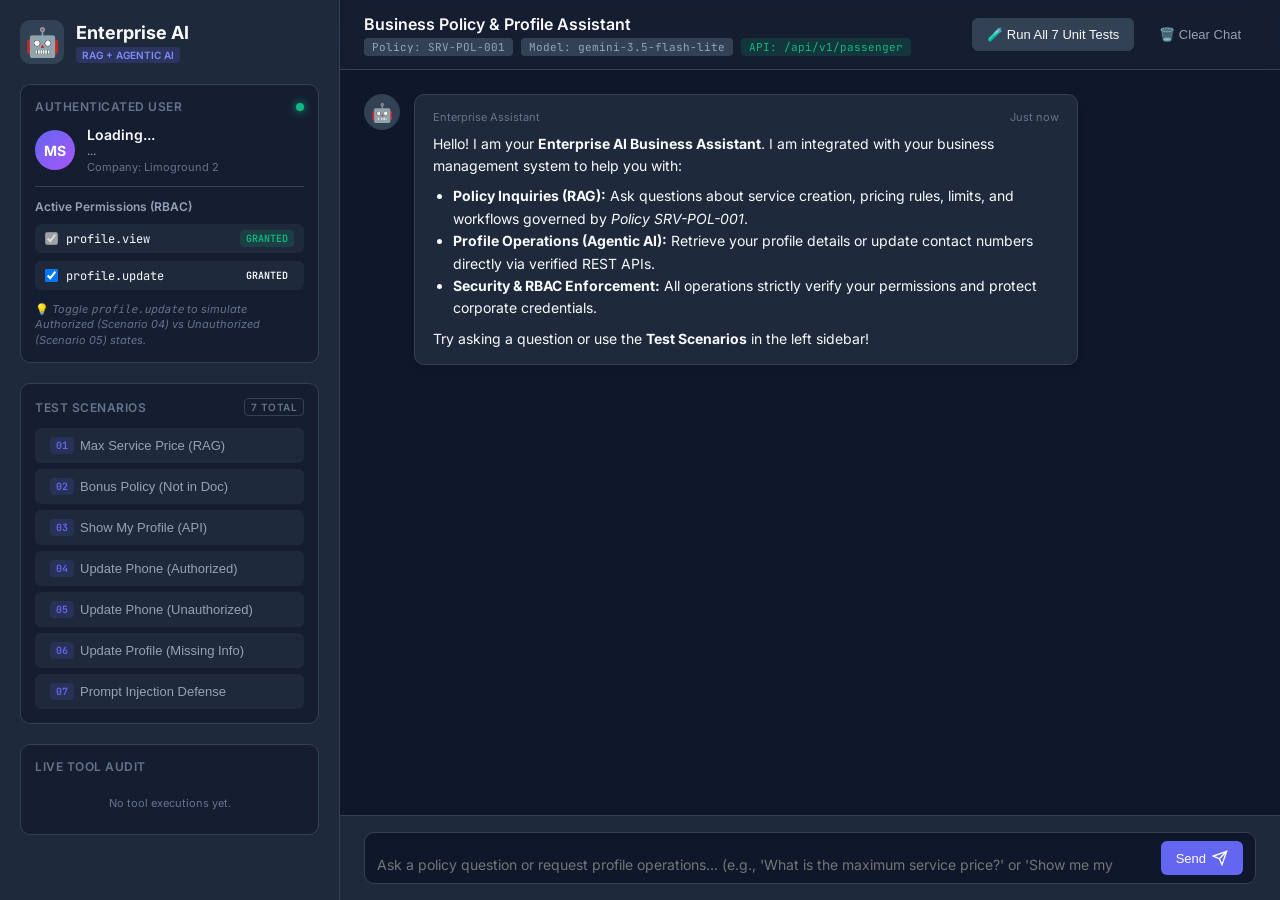
==== templates/index.html @ 7f974cb1 "Implement AI-Powered Business Assistant with RAG, Agentic Tool Calling, RBAC and Chat UI" ====
<!DOCTYPE html>
<html lang="en">
<head>
    <meta charset="UTF-8">
    <meta name="viewport" content="width=device-width, initial-scale=1.0">
    <title>Enterprise AI Business Assistant | RAG & Agentic AI</title>
    <link rel="stylesheet" href="/static/css/style.css">
    <link rel="preconnect" href="https://fonts.googleapis.com">
    <link rel="preconnect" href="https://fonts.gstatic.com" crossorigin>
    <link href="https://fonts.googleapis.com/css2?family=Inter:wght@300;400;500;600;700&family=JetBrains+Mono:wght@400;500&display=swap" rel="stylesheet">
</head>
<body>
    <div class="app-layout">
        <!-- Sidebar -->
        <aside class="sidebar">
            <div class="sidebar-header">
                <div class="brand">
                    <div class="brand-icon">🤖</div>
                    <div>
                        <h2>Enterprise AI</h2>
                        <span class="badge badge-accent">RAG + Agentic AI</span>
                    </div>
                </div>
            </div>

            <!-- User Profile & RBAC Card -->
            <div class="panel-section">
                <div class="section-title">
                    <span>Authenticated User</span>
                    <span class="status-dot online"></span>
                </div>
                <div class="user-card" id="userCard">
                    <div class="user-avatar" id="userAvatar">MS</div>
                    <div class="user-info">
                        <div class="user-name" id="userName">Loading...</div>
                        <div class="user-email" id="userEmail">...</div>
                        <div class="user-meta" id="userMeta">Company: Limoground 2</div>
                    </div>
                </div>

                <div class="permissions-box">
                    <div class="perm-title">Active Permissions (RBAC)</div>
                    <div class="perm-item">
                        <label>
                            <input type="checkbox" id="permView" checked disabled>
                            <span>profile.view</span>
                        </label>
                        <span class="badge badge-success">Granted</span>
                    </div>
                    <div class="perm-item">
                        <label>
                            <input type="checkbox" id="permUpdate" checked onchange="togglePermission('profile.update', this.checked)">
                            <span>profile.update</span>
                        </label>
                        <span class="badge" id="permUpdateBadge">Granted</span>
                    </div>
                    <div class="perm-hint">
                        💡 <em>Toggle <code>profile.update</code> to simulate Authorized (Scenario 04) vs Unauthorized (Scenario 05) states.</em>
                    </div>
                </div>
            </div>

            <!-- Quick Scenario Tester -->
            <div class="panel-section">
                <div class="section-title">
                    <span>Test Scenarios</span>
                    <span class="badge badge-outline">7 Total</span>
                </div>
                <div class="scenario-buttons">
                    <button class="btn btn-scenario" onclick="runScenario(1)">
                        <span class="sc-num">01</span>
                        <span class="sc-text">Max Service Price (RAG)</span>
                    </button>
                    <button class="btn btn-scenario" onclick="runScenario(2)">
                        <span class="sc-num">02</span>
                        <span class="sc-text">Bonus Policy (Not in Doc)</span>
                    </button>
                    <button class="btn btn-scenario" onclick="runScenario(3)">
                        <span class="sc-num">03</span>
                        <span class="sc-text">Show My Profile (API)</span>
                    </button>
                    <button class="btn btn-scenario" onclick="runScenario(4)">
                        <span class="sc-num">04</span>
                        <span class="sc-text">Update Phone (Authorized)</span>
                    </button>
                    <button class="btn btn-scenario" onclick="runScenario(5)">
                        <span class="sc-num">05</span>
                        <span class="sc-text">Update Phone (Unauthorized)</span>
                    </button>
                    <button class="btn btn-scenario" onclick="runScenario(6)">
                        <span class="sc-num">06</span>
                        <span class="sc-text">Update Profile (Missing Info)</span>
                    </button>
                    <button class="btn btn-scenario" onclick="runScenario(7)">
                        <span class="sc-num">07</span>
                        <span class="sc-text">Prompt Injection Defense</span>
                    </button>
                </div>
            </div>

            <!-- Live Audit / Tool Stream -->
            <div class="panel-section">
                <div class="section-title">
                    <span>Live Tool Audit</span>
                </div>
                <div class="audit-log" id="auditLog">
                    <div class="audit-empty">No tool executions yet.</div>
                </div>
            </div>
        </aside>

        <!-- Main Chat Area -->
        <main class="chat-container">
            <header class="chat-header">
                <div class="header-left">
                    <h1>Business Policy & Profile Assistant</h1>
                    <div class="header-tags">
                        <span class="tag">Policy: SRV-POL-001</span>
                        <span class="tag">Model: gemini-3.5-flash-lite</span>
                        <span class="tag tag-api">API: /api/v1/passenger</span>
                    </div>
                </div>
                <div class="header-actions">
                    <button class="btn btn-secondary" onclick="runAllUnitTests()" id="btnRunTests">
                        🧪 Run All 7 Unit Tests
                    </button>
                    <button class="btn btn-ghost" onclick="clearChat()">
                        🗑️ Clear Chat
                    </button>
                </div>
            </header>

            <!-- Test Banner Modal / Result Container -->
            <div id="testResultBanner" class="test-banner hidden">
                <div class="test-banner-content">
                    <span id="testBannerIcon">⏳</span>
                    <span id="testBannerText">Running automated scenario suite...</span>
                </div>
                <button class="btn btn-sm btn-ghost" onclick="closeTestBanner()">✕</button>
            </div>

            <!-- Messages Stream -->
            <div class="chat-messages" id="chatMessages">
                <!-- Welcome Message -->
                <div class="message assistant">
                    <div class="avatar">🤖</div>
                    <div class="bubble">
                        <div class="bubble-header">
                            <span class="sender-name">Enterprise Assistant</span>
                            <span class="timestamp">Just now</span>
                        </div>
                        <div class="bubble-content">
                            <p>Hello! I am your <strong>Enterprise AI Business Assistant</strong>. I am integrated with your business management system to help you with:</p>
                            <ul>
                                <li><strong>Policy Inquiries (RAG):</strong> Ask questions about service creation, pricing rules, limits, and workflows governed by <em>Policy SRV-POL-001</em>.</li>
                                <li><strong>Profile Operations (Agentic AI):</strong> Retrieve your profile details or update contact numbers directly via verified REST APIs.</li>
                                <li><strong>Security & RBAC Enforcement:</strong> All operations strictly verify your permissions and protect corporate credentials.</li>
                            </ul>
                            <p>Try asking a question or use the <strong>Test Scenarios</strong> in the left sidebar!</p>
                        </div>
                    </div>
                </div>
            </div>

            <!-- Typing Indicator -->
            <div class="typing-indicator hidden" id="typingIndicator">
                <div class="dot"></div>
                <div class="dot"></div>
                <div class="dot"></div>
                <span>Assistant is thinking & verifying tools...</span>
            </div>

            <!-- Input Bar -->
            <footer class="chat-input-area">
                <form id="chatForm" onsubmit="handleSendMessage(event)">
                    <div class="input-wrapper">
                        <textarea 
                            id="messageInput" 
                            placeholder="Ask a policy question or request profile operations... (e.g., 'What is the maximum service price?' or 'Show me my profile')"
                            rows="1"
                            onkeydown="handleKeyDown(event)"></textarea>
                        <button type="submit" class="btn btn-primary" id="btnSend">
                            <span>Send</span>
                            <svg width="16" height="16" viewBox="0 0 24 24" fill="none" stroke="currentColor" stroke-width="2">
                                <path d="M22 2L11 13M22 2l-7 20-4-9-9-4 20-7z"/>
                            </svg>
                        </button>
                    </div>
                </form>
            </footer>
        </main>
    </div>

    <script src="/static/js/app.js"></script>
</body>
</html>
---- static/css/style.css ----
:root {
    --bg-primary: #0f172a;
    --bg-secondary: #1e293b;
    --bg-tertiary: #334155;
    --border-color: #334155;
    --text-primary: #f8fafc;
    --text-secondary: #94a3b8;
    --text-muted: #64748b;
    --accent-primary: #6366f1;
    --accent-hover: #4f46e5;
    --accent-glow: rgba(99, 102, 241, 0.2);
    --success: #10b981;
    --success-bg: rgba(16, 185, 129, 0.15);
    --danger: #ef4444;
    --danger-bg: rgba(239, 68, 68, 0.15);
    --warning: #f59e0b;
    --warning-bg: rgba(245, 158, 11, 0.15);
    --font-sans: 'Inter', -apple-system, BlinkMacSystemFont, sans-serif;
    --font-mono: 'JetBrains Mono', monospace;
    --radius-sm: 6px;
    --radius-md: 10px;
    --radius-lg: 16px;
}

* {
    box-sizing: border-box;
    margin: 0;
    padding: 0;
}

body {
    font-family: var(--font-sans);
    background-color: var(--bg-primary);
    color: var(--text-primary);
    height: 100vh;
    overflow: hidden;
}

.app-layout {
    display: flex;
    height: 100vh;
    width: 100vw;
}

/* Sidebar */
.sidebar {
    width: 340px;
    background-color: var(--bg-secondary);
    border-right: 1px solid var(--border-color);
    display: flex;
    flex-direction: column;
    overflow-y: auto;
    padding: 20px;
    gap: 20px;
}

.sidebar-header .brand {
    display: flex;
    align-items: center;
    gap: 12px;
}

.brand-icon {
    font-size: 28px;
    background: var(--bg-tertiary);
    width: 44px;
    height: 44px;
    display: flex;
    align-items: center;
    justify-content: center;
    border-radius: var(--radius-md);
    border: 1px solid var(--border-color);
}

.brand h2 {
    font-size: 18px;
    font-weight: 700;
}

/* Panel Sections */
.panel-section {
    background: rgba(15, 23, 42, 0.6);
    border: 1px solid var(--border-color);
    border-radius: var(--radius-md);
    padding: 14px;
}

.section-title {
    display: flex;
    justify-content: space-between;
    align-items: center;
    font-size: 12px;
    font-weight: 600;
    text-transform: uppercase;
    color: var(--text-muted);
    letter-spacing: 0.5px;
    margin-bottom: 12px;
}

.status-dot {
    width: 8px;
    height: 8px;
    border-radius: 50%;
}
.status-dot.online {
    background: var(--success);
    box-shadow: 0 0 8px var(--success);
}

/* User Card */
.user-card {
    display: flex;
    align-items: center;
    gap: 12px;
    padding-bottom: 12px;
    border-bottom: 1px solid var(--border-color);
    margin-bottom: 12px;
}

.user-avatar {
    width: 40px;
    height: 40px;
    border-radius: 50%;
    background: linear-gradient(135deg, var(--accent-primary), #a855f7);
    color: white;
    font-weight: 700;
    font-size: 14px;
    display: flex;
    align-items: center;
    justify-content: center;
}

.user-name {
    font-size: 14px;
    font-weight: 600;
}

.user-email {
    font-size: 12px;
    color: var(--text-secondary);
}

.user-meta {
    font-size: 11px;
    color: var(--text-muted);
    margin-top: 2px;
}

/* Permissions Box */
.permissions-box {
    display: flex;
    flex-direction: column;
    gap: 8px;
}

.perm-title {
    font-size: 12px;
    font-weight: 600;
    color: var(--text-secondary);
    margin-bottom: 2px;
}

.perm-item {
    display: flex;
    justify-content: space-between;
    align-items: center;
    background: var(--bg-secondary);
    padding: 6px 10px;
    border-radius: var(--radius-sm);
    font-size: 12px;
    font-family: var(--font-mono);
}

.perm-item label {
    display: flex;
    align-items: center;
    gap: 8px;
    cursor: pointer;
}

.perm-hint {
    font-size: 11px;
    color: var(--text-muted);
    line-height: 1.4;
    margin-top: 4px;
}

/* Scenario Buttons */
.scenario-buttons {
    display: flex;
    flex-direction: column;
    gap: 6px;
}

.btn-scenario {
    display: flex;
    align-items: center;
    gap: 10px;
    padding: 8px 12px;
    background: var(--bg-secondary);
    border: 1px solid var(--border-color);
    border-radius: var(--radius-sm);
    color: var(--text-secondary);
    font-size: 12px;
    text-align: left;
    cursor: pointer;
    transition: all 0.15s ease;
}

.btn-scenario:hover {
    background: var(--bg-tertiary);
    color: var(--text-primary);
    border-color: var(--accent-primary);
    transform: translateX(2px);
}

.sc-num {
    font-family: var(--font-mono);
    font-size: 10px;
    font-weight: 700;
    color: var(--accent-primary);
    background: rgba(99, 102, 241, 0.15);
    padding: 2px 6px;
    border-radius: 4px;
}

/* Audit Log */
.audit-log {
    max-height: 160px;
    overflow-y: auto;
    display: flex;
    flex-direction: column;
    gap: 6px;
}

.audit-empty {
    font-size: 11px;
    color: var(--text-muted);
    text-align: center;
    padding: 10px 0;
}

.audit-entry {
    background: var(--bg-secondary);
    padding: 6px 10px;
    border-radius: var(--radius-sm);
    font-size: 11px;
    border-left: 3px solid var(--border-color);
}

.audit-entry.success { border-left-color: var(--success); }
.audit-entry.denied { border-left-color: var(--danger); }
.audit-entry.error { border-left-color: var(--warning); }

.audit-header {
    display: flex;
    justify-content: space-between;
    font-family: var(--font-mono);
    font-weight: 600;
    margin-bottom: 2px;
}

/* Main Chat Area */
.chat-container {
    flex: 1;
    display: flex;
    flex-direction: column;
    height: 100vh;
    background-color: var(--bg-primary);
}

.chat-header {
    height: 70px;
    border-bottom: 1px solid var(--border-color);
    display: flex;
    align-items: center;
    justify-content: space-between;
    padding: 0 24px;
    background: rgba(30, 41, 59, 0.4);
    backdrop-filter: blur(8px);
}

.chat-header h1 {
    font-size: 16px;
    font-weight: 600;
}

.header-tags {
    display: flex;
    gap: 8px;
    margin-top: 4px;
}

.tag {
    font-size: 11px;
    background: var(--bg-tertiary);
    color: var(--text-secondary);
    padding: 2px 8px;
    border-radius: 4px;
    font-family: var(--font-mono);
}

.tag-api {
    background: rgba(16, 185, 129, 0.15);
    color: var(--success);
}

.header-actions {
    display: flex;
    gap: 10px;
}

/* Chat Messages */
.chat-messages {
    flex: 1;
    overflow-y: auto;
    padding: 24px;
    display: flex;
    flex-direction: column;
    gap: 20px;
}

.message {
    display: flex;
    gap: 14px;
    max-width: 80%;
    animation: fadeIn 0.2s ease;
}

.message.user {
    align-self: flex-end;
    flex-direction: row-reverse;
}

.message.assistant {
    align-self: flex-start;
}

.avatar {
    width: 36px;
    height: 36px;
    border-radius: 50%;
    background: var(--bg-tertiary);
    border: 1px solid var(--border-color);
    display: flex;
    align-items: center;
    justify-content: center;
    font-size: 18px;
    flex-shrink: 0;
}

.message.user .avatar {
    background: var(--accent-primary);
    color: white;
}

.bubble {
    background: var(--bg-secondary);
    border: 1px solid var(--border-color);
    border-radius: var(--radius-md);
    padding: 14px 18px;
    line-height: 1.6;
    font-size: 14px;
    box-shadow: 0 4px 6px -1px rgba(0, 0, 0, 0.1);
}

.message.user .bubble {
    background: var(--accent-primary);
    border-color: var(--accent-primary);
    color: white;
}

.bubble-header {
    display: flex;
    justify-content: space-between;
    margin-bottom: 6px;
    font-size: 11px;
    color: var(--text-muted);
}

.message.user .bubble-header {
    color: rgba(255, 255, 255, 0.7);
}

.bubble-content p {
    margin-bottom: 8px;
}

.bubble-content p:last-child {
    margin-bottom: 0;
}

.bubble-content ul {
    margin: 8px 0 8px 20px;
}

.bubble-content code {
    font-family: var(--font-mono);
    background: rgba(0, 0, 0, 0.3);
    padding: 2px 6px;
    border-radius: 4px;
    font-size: 12px;
}

/* Tool execution tag inside message */
.tool-badge {
    display: inline-flex;
    align-items: center;
    gap: 6px;
    background: rgba(15, 23, 42, 0.8);
    border: 1px solid var(--border-color);
    padding: 4px 8px;
    border-radius: var(--radius-sm);
    font-size: 11px;
    font-family: var(--font-mono);
    margin-bottom: 10px;
}

.tool-badge.success { border-color: var(--success); color: var(--success); }
.tool-badge.denied { border-color: var(--danger); color: var(--danger); }

/* Profile Card Widget */
.profile-card-widget {
    background: var(--bg-primary);
    border: 1px solid var(--border-color);
    border-radius: var(--radius-md);
    padding: 14px;
    margin: 10px 0;
}

.profile-card-header {
    display: flex;
    justify-content: space-between;
    border-bottom: 1px solid var(--border-color);
    padding-bottom: 8px;
    margin-bottom: 10px;
    font-size: 12px;
    font-weight: 600;
    color: var(--accent-primary);
}

.profile-grid {
    display: grid;
    grid-template-columns: 1fr 1fr;
    gap: 10px;
    font-size: 12px;
}

.profile-field-label {
    color: var(--text-muted);
    font-size: 11px;
}

.profile-field-value {
    font-weight: 600;
    color: var(--text-primary);
}

/* Input Area */
.chat-input-area {
    padding: 16px 24px;
    border-top: 1px solid var(--border-color);
    background: var(--bg-secondary);
}

.input-wrapper {
    display: flex;
    align-items: flex-end;
    gap: 10px;
    background: var(--bg-primary);
    border: 1px solid var(--border-color);
    border-radius: var(--radius-md);
    padding: 8px 12px;
}

.input-wrapper:focus-within {
    border-color: var(--accent-primary);
    box-shadow: 0 0 0 2px var(--accent-glow);
}

textarea {
    flex: 1;
    background: transparent;
    border: none;
    color: var(--text-primary);
    font-family: var(--font-sans);
    font-size: 14px;
    line-height: 1.5;
    resize: none;
    outline: none;
    max-height: 120px;
}

/* Buttons */
.btn {
    display: inline-flex;
    align-items: center;
    gap: 6px;
    padding: 8px 14px;
    border-radius: var(--radius-sm);
    font-size: 13px;
    font-weight: 500;
    cursor: pointer;
    border: 1px solid transparent;
    transition: all 0.15s ease;
}

.btn-primary {
    background: var(--accent-primary);
    color: white;
}
.btn-primary:hover {
    background: var(--accent-hover);
}

.btn-secondary {
    background: var(--bg-tertiary);
    color: var(--text-primary);
    border-color: var(--border-color);
}
.btn-secondary:hover {
    background: #475569;
}

.btn-ghost {
    background: transparent;
    color: var(--text-secondary);
}
.btn-ghost:hover {
    background: var(--bg-tertiary);
    color: var(--text-primary);
}

/* Badges */
.badge {
    padding: 2px 6px;
    border-radius: 4px;
    font-size: 10px;
    font-weight: 600;
    text-transform: uppercase;
}

.badge-accent { background: rgba(99, 102, 241, 0.2); color: #818cf8; }
.badge-success { background: var(--success-bg); color: var(--success); }
.badge-danger { background: var(--danger-bg); color: var(--danger); }
.badge-outline { border: 1px solid var(--border-color); color: var(--text-muted); }

/* Typing indicator */
.typing-indicator {
    display: flex;
    align-items: center;
    gap: 8px;
    padding: 10px 24px;
    font-size: 12px;
    color: var(--text-muted);
}

.typing-indicator .dot {
    width: 6px;
    height: 6px;
    background: var(--accent-primary);
    border-radius: 50%;
    animation: pulse 1.2s infinite ease-in-out;
}

.typing-indicator .dot:nth-child(2) { animation-delay: 0.2s; }
.typing-indicator .dot:nth-child(3) { animation-delay: 0.4s; }

/* Test Banner */
.test-banner {
    background: var(--bg-secondary);
    border-bottom: 1px solid var(--border-color);
    padding: 10px 24px;
    display: flex;
    align-items: center;
    justify-content: space-between;
    font-size: 13px;
    animation: fadeIn 0.2s ease;
}
.test-banner.success { border-bottom-color: var(--success); background: var(--success-bg); }
.test-banner.failed { border-bottom-color: var(--danger); background: var(--danger-bg); }

.hidden { display: none !important; }

@keyframes fadeIn {
    from { opacity: 0; transform: translateY(4px); }
    to { opacity: 1; transform: translateY(0); }
}

@keyframes pulse {
    0%, 100% { transform: scale(0.8); opacity: 0.5; }
    50% { transform: scale(1.2); opacity: 1; }
}
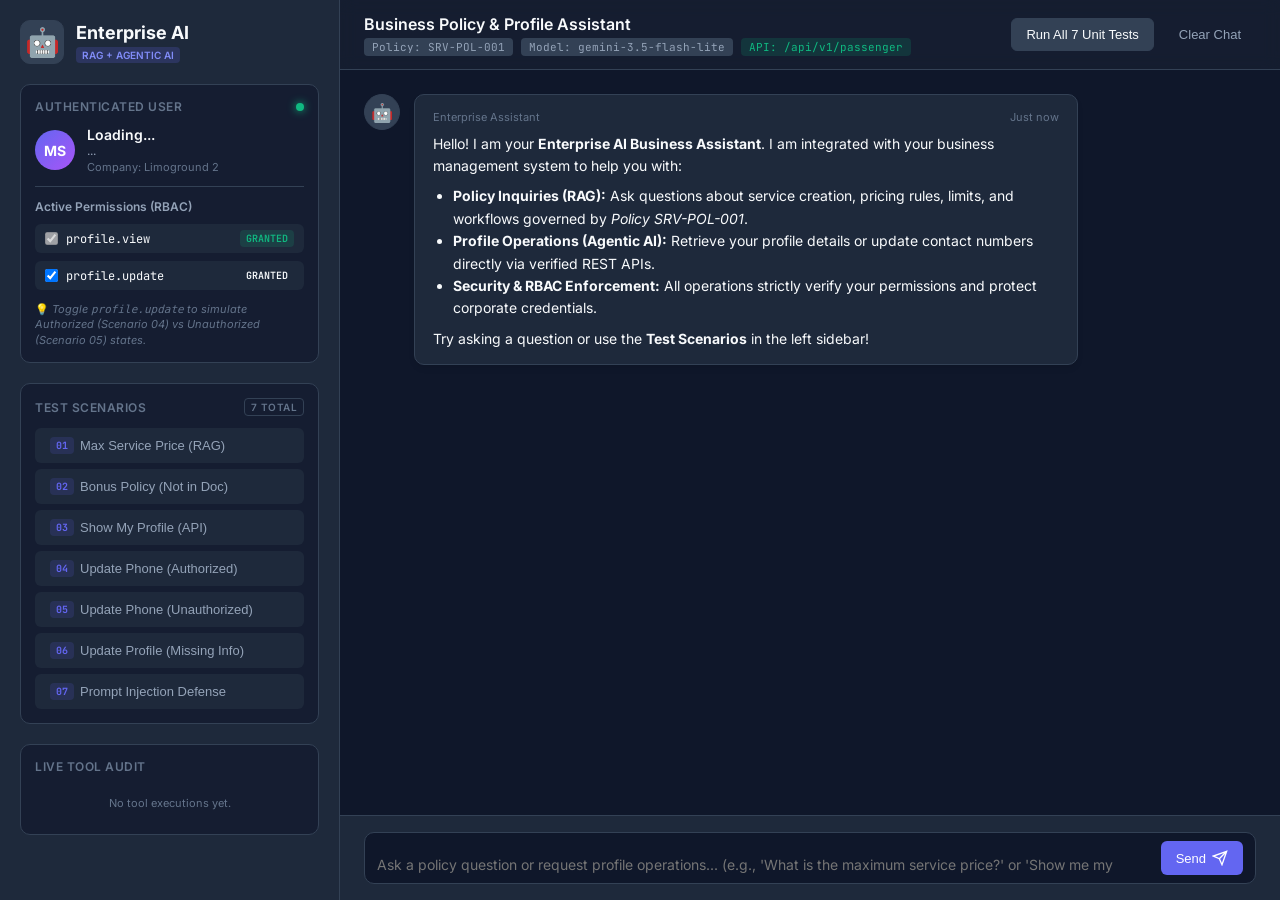
==== commit caf9b40f: "icone changed" ====
--- a/templates/index.html
+++ b/templates/index.html
@@ -1,5 +1,6 @@
 <!DOCTYPE html>
 <html lang="en">
+
 <head>
     <meta charset="UTF-8">
     <meta name="viewport" content="width=device-width, initial-scale=1.0">
@@ -7,8 +8,11 @@
     <link rel="stylesheet" href="/static/css/style.css">
     <link rel="preconnect" href="https://fonts.googleapis.com">
     <link rel="preconnect" href="https://fonts.gstatic.com" crossorigin>
-    <link href="https://fonts.googleapis.com/css2?family=Inter:wght@300;400;500;600;700&family=JetBrains+Mono:wght@400;500&display=swap" rel="stylesheet">
+    <link
+        href="https://fonts.googleapis.com/css2?family=Inter:wght@300;400;500;600;700&family=JetBrains+Mono:wght@400;500&display=swap"
+        rel="stylesheet">
 </head>
+
 <body>
     <div class="app-layout">
         <!-- Sidebar -->
@@ -49,13 +53,15 @@
                     </div>
                     <div class="perm-item">
                         <label>
-                            <input type="checkbox" id="permUpdate" checked onchange="togglePermission('profile.update', this.checked)">
+                            <input type="checkbox" id="permUpdate" checked
+                                onchange="togglePermission('profile.update', this.checked)">
                             <span>profile.update</span>
                         </label>
                         <span class="badge" id="permUpdateBadge">Granted</span>
                     </div>
                     <div class="perm-hint">
-                        💡 <em>Toggle <code>profile.update</code> to simulate Authorized (Scenario 04) vs Unauthorized (Scenario 05) states.</em>
+                        💡 <em>Toggle <code>profile.update</code> to simulate Authorized (Scenario 04) vs Unauthorized
+                            (Scenario 05) states.</em>
                     </div>
                 </div>
             </div>
@@ -122,10 +128,10 @@
                 </div>
                 <div class="header-actions">
                     <button class="btn btn-secondary" onclick="runAllUnitTests()" id="btnRunTests">
-                        🧪 Run All 7 Unit Tests
+                        Run All 7 Unit Tests
                     </button>
                     <button class="btn btn-ghost" onclick="clearChat()">
-                        🗑️ Clear Chat
+                        Clear Chat
                     </button>
                 </div>
             </header>
@@ -150,11 +156,15 @@
                             <span class="timestamp">Just now</span>
                         </div>
                         <div class="bubble-content">
-                            <p>Hello! I am your <strong>Enterprise AI Business Assistant</strong>. I am integrated with your business management system to help you with:</p>
+                            <p>Hello! I am your <strong>Enterprise AI Business Assistant</strong>. I am integrated with
+                                your business management system to help you with:</p>
                             <ul>
-                                <li><strong>Policy Inquiries (RAG):</strong> Ask questions about service creation, pricing rules, limits, and workflows governed by <em>Policy SRV-POL-001</em>.</li>
-                                <li><strong>Profile Operations (Agentic AI):</strong> Retrieve your profile details or update contact numbers directly via verified REST APIs.</li>
-                                <li><strong>Security & RBAC Enforcement:</strong> All operations strictly verify your permissions and protect corporate credentials.</li>
+                                <li><strong>Policy Inquiries (RAG):</strong> Ask questions about service creation,
+                                    pricing rules, limits, and workflows governed by <em>Policy SRV-POL-001</em>.</li>
+                                <li><strong>Profile Operations (Agentic AI):</strong> Retrieve your profile details or
+                                    update contact numbers directly via verified REST APIs.</li>
+                                <li><strong>Security & RBAC Enforcement:</strong> All operations strictly verify your
+                                    permissions and protect corporate credentials.</li>
                             </ul>
                             <p>Try asking a question or use the <strong>Test Scenarios</strong> in the left sidebar!</p>
                         </div>
@@ -174,15 +184,14 @@
             <footer class="chat-input-area">
                 <form id="chatForm" onsubmit="handleSendMessage(event)">
                     <div class="input-wrapper">
-                        <textarea 
-                            id="messageInput" 
+                        <textarea id="messageInput"
                             placeholder="Ask a policy question or request profile operations... (e.g., 'What is the maximum service price?' or 'Show me my profile')"
-                            rows="1"
-                            onkeydown="handleKeyDown(event)"></textarea>
+                            rows="1" onkeydown="handleKeyDown(event)"></textarea>
                         <button type="submit" class="btn btn-primary" id="btnSend">
                             <span>Send</span>
-                            <svg width="16" height="16" viewBox="0 0 24 24" fill="none" stroke="currentColor" stroke-width="2">
-                                <path d="M22 2L11 13M22 2l-7 20-4-9-9-4 20-7z"/>
+                            <svg width="16" height="16" viewBox="0 0 24 24" fill="none" stroke="currentColor"
+                                stroke-width="2">
+                                <path d="M22 2L11 13M22 2l-7 20-4-9-9-4 20-7z" />
                             </svg>
                         </button>
                     </div>
@@ -193,4 +202,5 @@
 
     <script src="/static/js/app.js"></script>
 </body>
-</html>
+
+</html>
--- a/static/css/style.css
+++ b/static/css/style.css
@@ -591,3 +591,4 @@
     0%, 100% { transform: scale(0.8); opacity: 0.5; }
     50% { transform: scale(1.2); opacity: 1; }
 }
+
